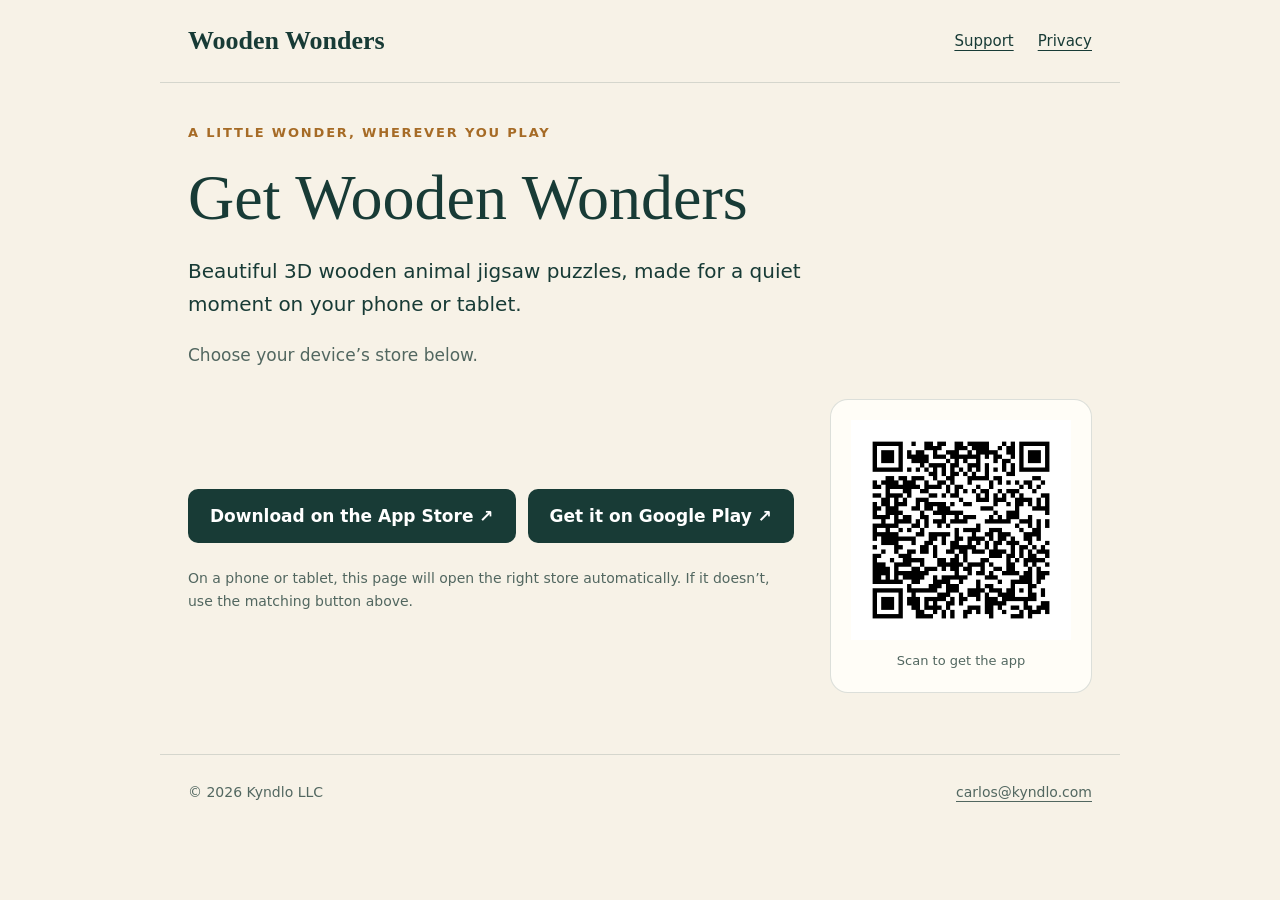
==== download/index.html @ 3a99f6a2 "Add OS-aware app download QR page" ====
<!doctype html>
<html lang="en">
<head>
  <meta charset="utf-8">
  <meta name="viewport" content="width=device-width,initial-scale=1">
  <meta name="description" content="Get Wooden Wonders for iPhone, iPad or Android. Scan the QR code or choose your app store.">
  <meta name="theme-color" content="#f7f2e7">
  <meta property="og:title" content="Get Wooden Wonders">
  <meta property="og:description" content="Scan to download Wooden Wonders for iPhone, iPad or Android.">
  <meta property="og:type" content="website">
  <meta property="og:url" content="https://kyndlo.github.io/whim-and-wood-support/download/">
  <title>Get Wooden Wonders</title>
  <link rel="stylesheet" href="../style.css">
</head>
<body>
  <header>
    <a href="../">Wooden Wonders</a>
    <nav aria-label="Main navigation">
      <a href="../">Support</a>
      <a href="../privacy.html">Privacy</a>
    </nav>
  </header>
  <main>
    <p class="eyebrow">A little wonder, wherever you play</p>
    <h1>Get Wooden Wonders</h1>
    <p class="intro">Beautiful 3D wooden animal jigsaw puzzles, made for a quiet moment on your phone or tablet.</p>
    <p id="redirect-status" class="redirect-status" role="status" aria-live="polite">Choose your device’s store below.</p>
    <div class="download-grid">
      <section aria-label="Choose your app store">
        <div class="store-links">
          <a class="contact" href="https://apps.apple.com/us/app/whim-wood/id6809650487">Download on the App Store ↗</a>
          <a class="contact" href="https://play.google.com/store/apps/details?id=com.whimandwood.puzzle.android">Get it on Google Play ↗</a>
        </div>
        <p class="note">On a phone or tablet, this page will open the right store automatically. If it doesn’t, use the matching button above.</p>
      </section>
      <aside class="qr-card">
        <img src="wooden-wonders-qr.png" width="510" height="510" alt="QR code for the Wooden Wonders download page">
        <p>Scan to get the app</p>
      </aside>
    </div>
  </main>
  <footer>
    <span>© 2026 Kyndlo LLC</span>
    <a href="mailto:carlos@kyndlo.com">carlos@kyndlo.com</a>
  </footer>
  <script>
    (() => {
      const appleStore = "https://apps.apple.com/us/app/whim-wood/id6809650487";
      const playStore = "https://play.google.com/store/apps/details?id=com.whimandwood.puzzle.android";
      const userAgent = navigator.userAgent || "";
      const platform = navigator.userAgentData?.platform || navigator.platform || "";
      const isIOS = /iPhone|iPad|iPod/i.test(userAgent) || (/Mac/i.test(platform) && navigator.maxTouchPoints > 1);
      const isAndroid = /Android/i.test(userAgent);
      const target = isIOS ? appleStore : isAndroid ? playStore : null;
      if (target) {
        const storeName = isIOS ? "App Store" : "Google Play";
        document.getElementById("redirect-status").textContent = `Opening ${storeName}…`;
        window.location.replace(target);
      }
    })();
  </script>
</body>
</html>
---- style.css ----
:root{color-scheme:light;--ink:#183b36;--paper:#f7f2e7;--gold:#a66b26}*{box-sizing:border-box}body{margin:0;background:var(--paper);color:var(--ink);font:17px/1.65 system-ui,-apple-system,sans-serif}a{color:inherit;text-underline-offset:4px}a:hover{color:#83511b}a:focus-visible,summary:focus-visible{outline:3px solid var(--gold);outline-offset:5px}header,main,footer{max-width:960px;margin:auto;padding:26px 28px}header{display:flex;align-items:center;justify-content:space-between;gap:20px;border-bottom:1px solid #183b3626}header>a{font:700 26px Georgia,serif;text-decoration:none}nav{display:flex;gap:24px;font-size:15px}h1,h2{font-family:Georgia,serif;line-height:1.15}h1{font-size:clamp(38px,7vw,64px);font-weight:400;margin:18px 0}h2{font-size:27px;margin-top:36px}.eyebrow{color:var(--gold);font-size:13px;font-weight:700;letter-spacing:.14em;text-transform:uppercase}.intro{font-size:20px;max-width:650px}.contact{display:inline-block;background:var(--ink);color:white;border-radius:10px;padding:13px 22px;text-decoration:none;font-weight:600;margin:8px 0 14px}.contact:hover{background:#2c544b;color:white}.help{margin:34px 0;border-top:1px solid #183b3626}details{border-bottom:1px solid #183b3626;padding:18px 0}summary{cursor:pointer;font-weight:650}details p{max-width:740px;margin:14px 0 4px}.note,footer{font-size:14px;color:#526760}footer{border-top:1px solid #183b3626;margin-top:35px;display:flex;justify-content:space-between;gap:18px}.policy{max-width:780px}.policy h1{font-size:48px}.policy p,.policy li{max-width:720px}@media(max-width:520px){header,main,footer{padding:22px}header{align-items:flex-start}header>a{font-size:21px}nav{gap:14px}footer{flex-direction:column}.policy h1{font-size:38px}}
.store-links{display:flex;flex-wrap:wrap;gap:12px;margin:24px 0}.store-links .contact{margin:0}.download-grid{display:grid;grid-template-columns:minmax(0,1fr) auto;align-items:center;gap:36px;margin-top:30px}.qr-card{padding:20px;background:#fffdf7;border:1px solid #183b3626;border-radius:18px;text-align:center}.qr-card img{display:block;width:min(220px,58vw);height:auto}.qr-card p{margin:10px 0 0;font-size:13px;color:#526760}.redirect-status{min-height:1.6em;color:#526760}@media(max-width:600px){.download-grid{grid-template-columns:1fr;gap:16px}.qr-card{justify-self:start}.qr-card img{width:170px}}
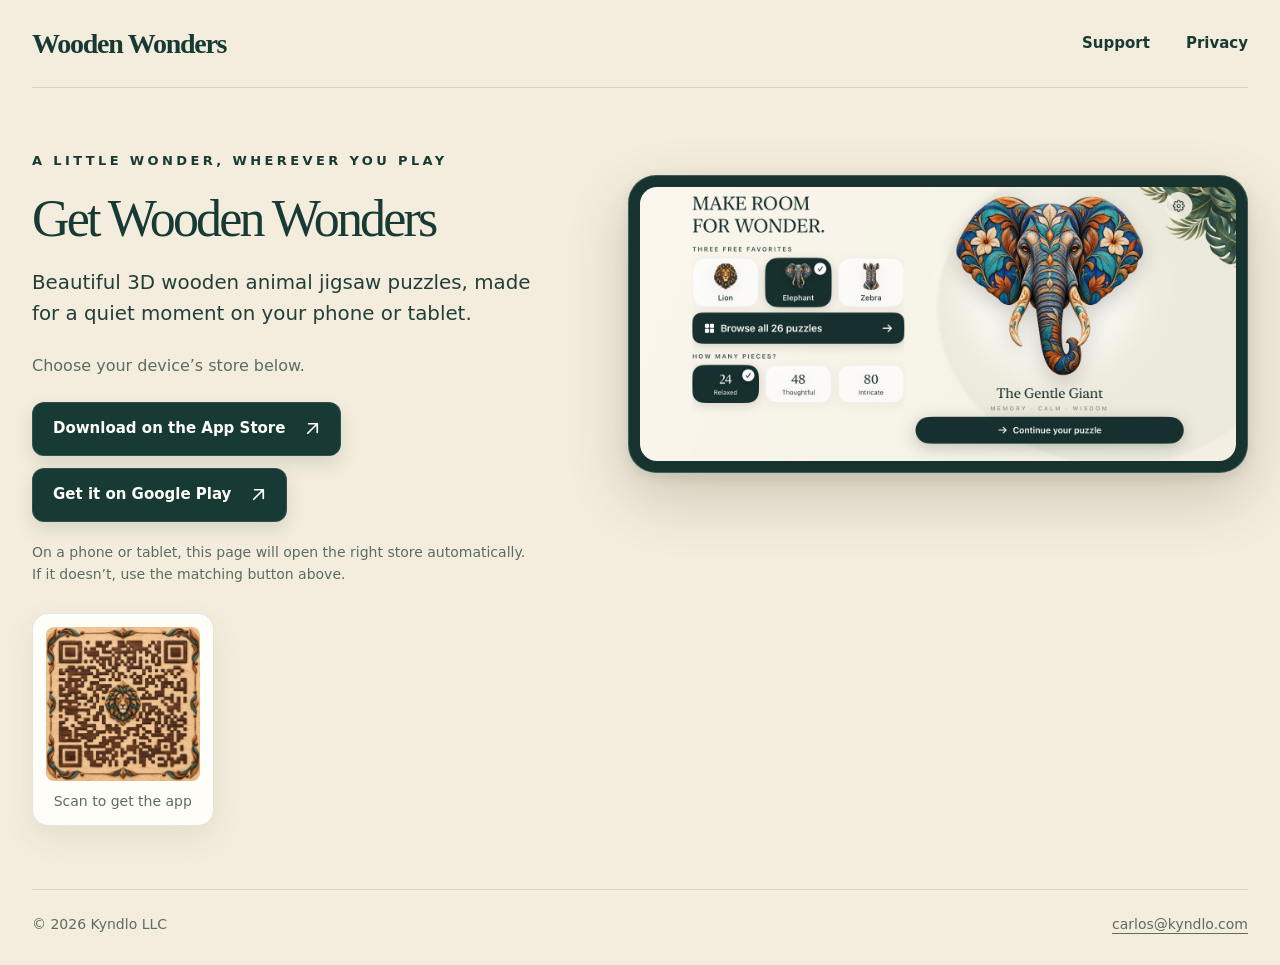
==== commit 3ca35341: "Refresh Wooden Wonders download page" ====
--- a/download/index.html
+++ b/download/index.html
@@ -4,42 +4,52 @@
   <meta charset="utf-8">
   <meta name="viewport" content="width=device-width,initial-scale=1">
   <meta name="description" content="Get Wooden Wonders for iPhone, iPad or Android. Scan the QR code or choose your app store.">
-  <meta name="theme-color" content="#f7f2e7">
+  <meta name="theme-color" content="#f4eddd">
   <meta property="og:title" content="Get Wooden Wonders">
   <meta property="og:description" content="Scan to download Wooden Wonders for iPhone, iPad or Android.">
   <meta property="og:type" content="website">
   <meta property="og:url" content="https://kyndlo.github.io/whim-and-wood-support/download/">
   <title>Get Wooden Wonders</title>
   <link rel="stylesheet" href="../style.css">
+  <link rel="stylesheet" href="download.css">
 </head>
-<body>
-  <header>
+<body class="download-body">
+  <header class="download-header">
     <a href="../">Wooden Wonders</a>
     <nav aria-label="Main navigation">
       <a href="../">Support</a>
       <a href="../privacy.html">Privacy</a>
     </nav>
   </header>
-  <main>
-    <p class="eyebrow">A little wonder, wherever you play</p>
-    <h1>Get Wooden Wonders</h1>
-    <p class="intro">Beautiful 3D wooden animal jigsaw puzzles, made for a quiet moment on your phone or tablet.</p>
-    <p id="redirect-status" class="redirect-status" role="status" aria-live="polite">Choose your device’s store below.</p>
+  <main class="download-page">
     <div class="download-grid">
-      <section aria-label="Choose your app store">
+      <section class="download-copy" aria-labelledby="download-title">
+        <p class="eyebrow">A little wonder, wherever you play</p>
+        <h1 id="download-title">Get Wooden Wonders</h1>
+        <p class="intro">Beautiful 3D wooden animal jigsaw puzzles, made for a quiet moment on your phone or tablet.</p>
+        <p id="redirect-status" class="redirect-status" role="status" aria-live="polite">Choose your device’s store below.</p>
         <div class="store-links">
-          <a class="contact" href="https://apps.apple.com/us/app/whim-wood/id6809650487">Download on the App Store ↗</a>
-          <a class="contact" href="https://play.google.com/store/apps/details?id=com.whimandwood.puzzle.android">Get it on Google Play ↗</a>
+          <a class="store-button" href="https://apps.apple.com/us/app/whim-wood/id6809650487">
+            <span>Download on the App Store</span>
+            <svg aria-hidden="true" viewBox="0 0 20 20"><path d="M5 15 15 5M6 5h9v9" /></svg>
+          </a>
+          <a class="store-button" href="https://play.google.com/store/apps/details?id=com.whimandwood.puzzle.android">
+            <span>Get it on Google Play</span>
+            <svg aria-hidden="true" viewBox="0 0 20 20"><path d="M5 15 15 5M6 5h9v9" /></svg>
+          </a>
         </div>
-        <p class="note">On a phone or tablet, this page will open the right store automatically. If it doesn’t, use the matching button above.</p>
+        <p class="note redirect-note">On a phone or tablet, this page will open the right store automatically. If it doesn’t, use the matching button above.</p>
+        <figure class="qr-card">
+          <img src="wooden-wonders-qr.png" width="1254" height="1254" alt="Wooden Wonders branded QR code linking to this download page">
+          <figcaption>Scan to get the app</figcaption>
+        </figure>
       </section>
-      <aside class="qr-card">
-        <img src="wooden-wonders-qr.png" width="510" height="510" alt="QR code for the Wooden Wonders download page">
-        <p>Scan to get the app</p>
-      </aside>
+      <figure class="game-frame">
+        <img src="wooden-wonders-home.jpg" width="2868" height="1320" alt="Wooden Wonders home screen on a phone, showing the lion, elephant, and zebra puzzles">
+      </figure>
     </div>
   </main>
-  <footer>
+  <footer class="download-footer">
     <span>© 2026 Kyndlo LLC</span>
     <a href="mailto:carlos@kyndlo.com">carlos@kyndlo.com</a>
   </footer>
--- a/download/download.css
+++ b/download/download.css
@@ -0,0 +1,351 @@
+:root {
+  --download-paper: #f4eddd;
+  --download-ink: #173a35;
+  --download-muted: #5a6d65;
+  --download-amber: #a96023;
+  --download-rule: rgb(23 58 53 / 15%);
+}
+
+.download-body {
+  background: var(--download-paper);
+  color: var(--download-ink);
+}
+
+.download-header,
+.download-page,
+.download-footer {
+  width: min(100% - 64px, 1320px);
+  max-width: 1320px;
+  padding-inline: 0;
+}
+
+.download-header {
+  min-height: 88px;
+  padding-block: 18px;
+  border-color: var(--download-rule);
+}
+
+.download-header > a {
+  color: var(--download-ink);
+  font-size: 28px;
+  letter-spacing: -0.045em;
+}
+
+.download-header nav {
+  gap: clamp(18px, 3vw, 36px);
+  color: var(--download-ink);
+  font-size: 15px;
+  font-weight: 550;
+}
+
+.download-header nav a {
+  text-decoration: none;
+  text-underline-offset: 5px;
+}
+
+.download-header nav a:hover {
+  text-decoration: underline;
+}
+
+.download-page {
+  display: grid;
+  align-items: start;
+  min-height: max(690px, calc(100svh - 176px));
+  padding-block: clamp(48px, 7vh, 92px);
+}
+
+.download-grid {
+  display: grid;
+  grid-template-columns: minmax(360px, 0.9fr) minmax(0, 1.1fr);
+  align-items: start;
+  gap: clamp(42px, 7vw, 104px);
+  margin: 0;
+}
+
+.download-copy {
+  min-width: 0;
+}
+
+.download-copy .eyebrow {
+  margin: 0 0 22px;
+  color: var(--download-ink);
+  font-size: 13px;
+  letter-spacing: 0.26em;
+  line-height: 1.5;
+}
+
+.download-copy h1 {
+  max-width: 620px;
+  margin: 0 0 24px;
+  color: var(--download-ink);
+  font-size: clamp(52px, 4vw, 62px);
+  font-weight: 400;
+  letter-spacing: -0.055em;
+  line-height: 0.99;
+  text-wrap: balance;
+}
+
+.download-copy .intro {
+  max-width: 520px;
+  margin: 0;
+  color: #233f3a;
+  font-size: clamp(17px, 1.55vw, 20px);
+  line-height: 1.55;
+}
+
+.redirect-status {
+  min-height: 1.6em;
+  margin: 24px 0 0;
+  color: var(--download-muted);
+  font-size: 16px;
+}
+
+.store-links {
+  display: flex;
+  flex-wrap: wrap;
+  gap: 12px;
+  margin: 22px 0 0;
+}
+
+.store-button {
+  display: inline-flex;
+  min-height: 54px;
+  align-items: center;
+  justify-content: space-between;
+  gap: 18px;
+  padding: 14px 18px 14px 20px;
+  border: 1px solid rgb(255 255 255 / 12%);
+  border-radius: 12px;
+  background: var(--download-ink);
+  box-shadow: 0 8px 18px rgb(23 58 53 / 13%);
+  color: #fffdf7;
+  font-size: 15px;
+  font-weight: 650;
+  line-height: 1.25;
+  text-decoration: none;
+  transition: background-color 160ms ease, box-shadow 160ms ease, transform 160ms ease;
+}
+
+.store-button svg {
+  width: 19px;
+  height: 19px;
+  flex: 0 0 auto;
+  fill: none;
+  stroke: currentColor;
+  stroke-linecap: round;
+  stroke-linejoin: round;
+  stroke-width: 1.8;
+}
+
+.store-button:hover {
+  transform: translateY(-2px);
+  background: #24534a;
+  box-shadow: 0 12px 23px rgb(23 58 53 / 18%);
+  color: #fffdf7;
+}
+
+.store-button:focus-visible,
+.download-header a:focus-visible,
+.download-footer a:focus-visible {
+  outline: 3px solid var(--download-amber);
+  outline-offset: 4px;
+}
+
+.redirect-note {
+  max-width: 500px;
+  margin: 20px 0 0;
+  color: var(--download-muted);
+  font-size: 14px;
+  line-height: 1.55;
+}
+
+.qr-card {
+  display: grid;
+  width: fit-content;
+  justify-items: center;
+  gap: 12px;
+  margin: 28px 0 0;
+  padding: 13px 13px 15px;
+  border: 1px solid rgb(23 58 53 / 12%);
+  border-radius: 16px;
+  background: #fffdf8;
+  box-shadow: 0 12px 32px rgb(61 46 25 / 8%);
+}
+
+.qr-card img {
+  display: block;
+  width: clamp(150px, 12vw, 176px);
+  height: auto;
+  border-radius: 8px;
+}
+
+.qr-card figcaption {
+  color: var(--download-muted);
+  font-size: 14px;
+  line-height: 1.2;
+  text-align: center;
+}
+
+.game-frame {
+  overflow: hidden;
+  width: 100%;
+  margin: 24px 0 0;
+  padding: 11px;
+  border: 1px solid rgb(255 255 255 / 20%);
+  border-radius: 28px;
+  background: #17332f;
+  box-shadow: 0 24px 62px rgb(51 39 20 / 20%), 0 4px 12px rgb(23 58 53 / 10%);
+}
+
+.game-frame img {
+  display: block;
+  width: 100%;
+  height: auto;
+  border-radius: 17px;
+}
+
+.download-footer {
+  margin-top: 0;
+  padding-block: 23px 29px;
+  border-color: var(--download-rule);
+  color: var(--download-muted);
+  font-size: 14px;
+}
+
+.download-footer a {
+  color: var(--download-muted);
+  text-decoration-thickness: 1px;
+}
+
+@media (max-width: 900px) {
+  .download-header,
+  .download-page,
+  .download-footer {
+    width: min(100% - 44px, 720px);
+  }
+
+  .download-page {
+    min-height: auto;
+    padding-block: 64px 56px;
+  }
+
+  .download-grid {
+    grid-template-columns: minmax(0, 1fr);
+    gap: 46px;
+  }
+
+  .download-copy h1 {
+    max-width: 610px;
+    font-size: clamp(54px, 10vw, 76px);
+  }
+
+  .qr-card img {
+    width: 200px;
+  }
+
+  .game-frame {
+    max-width: 760px;
+    margin-top: 0;
+  }
+}
+
+@media (max-width: 520px) {
+  .download-header,
+  .download-page,
+  .download-footer {
+    width: min(100% - 36px, 460px);
+  }
+
+  .download-header {
+    min-height: 72px;
+    align-items: center;
+    padding-block: 16px;
+  }
+
+  .download-header > a {
+    font-size: 22px;
+  }
+
+  .download-header nav {
+    gap: 14px;
+    font-size: 13px;
+  }
+
+  .download-page {
+    padding-block: 50px 42px;
+  }
+
+  .download-grid {
+    gap: 36px;
+  }
+
+  .download-copy .eyebrow {
+    margin-bottom: 18px;
+    font-size: 11px;
+    letter-spacing: 0.2em;
+  }
+
+  .download-copy h1 {
+    margin-bottom: 20px;
+    font-size: clamp(46px, 13vw, 60px);
+  }
+
+  .download-copy .intro {
+    font-size: 17px;
+  }
+
+  .redirect-status {
+    margin-top: 20px;
+    font-size: 15px;
+  }
+
+  .store-links {
+    display: grid;
+    grid-template-columns: minmax(0, 1fr);
+    gap: 10px;
+    margin-top: 18px;
+  }
+
+  .store-button {
+    min-height: 52px;
+    padding-inline: 17px;
+    font-size: 14px;
+  }
+
+  .redirect-note {
+    margin-top: 16px;
+    font-size: 13px;
+  }
+
+  .qr-card {
+    margin-top: 22px;
+  }
+
+  .qr-card img {
+    width: 176px;
+  }
+
+  .game-frame {
+    padding: 7px;
+    border-radius: 20px;
+  }
+
+  .game-frame img {
+    border-radius: 12px;
+  }
+
+  .download-footer {
+    margin-top: 0;
+    padding-block: 20px 25px;
+  }
+}
+
+@media (prefers-reduced-motion: reduce) {
+  .store-button {
+    transition: none;
+  }
+
+  .store-button:hover {
+    transform: none;
+  }
+}
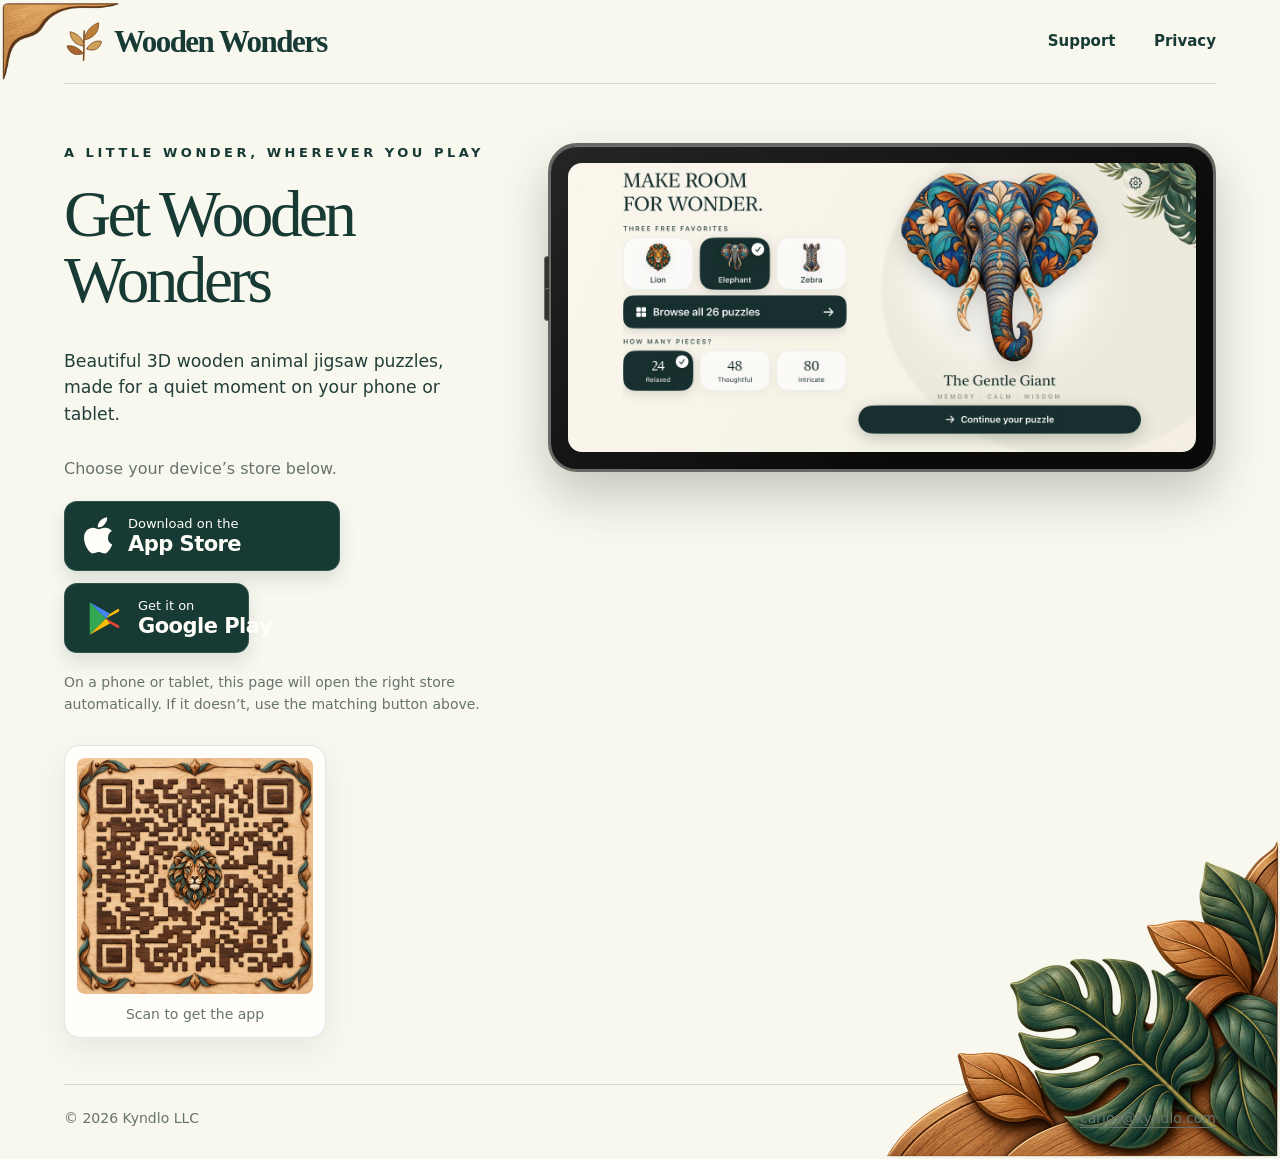
==== commit d1f097da: "Match download page to approved design" ====
--- a/download/index.html
+++ b/download/index.html
@@ -4,18 +4,27 @@
   <meta charset="utf-8">
   <meta name="viewport" content="width=device-width,initial-scale=1">
   <meta name="description" content="Get Wooden Wonders for iPhone, iPad or Android. Scan the QR code or choose your app store.">
-  <meta name="theme-color" content="#f4eddd">
+  <meta name="theme-color" content="#f8f8ef">
   <meta property="og:title" content="Get Wooden Wonders">
   <meta property="og:description" content="Scan to download Wooden Wonders for iPhone, iPad or Android.">
   <meta property="og:type" content="website">
   <meta property="og:url" content="https://kyndlo.github.io/whim-and-wood-support/download/">
   <title>Get Wooden Wonders</title>
   <link rel="stylesheet" href="../style.css">
-  <link rel="stylesheet" href="download.css">
+  <link rel="stylesheet" href="download.css?v=2">
 </head>
-<body class="download-body">
+  <body class="download-body">
   <header class="download-header">
-    <a href="../">Wooden Wonders</a>
+    <a class="brand" href="../">
+      <svg class="brand-mark" aria-hidden="true" viewBox="0 0 52 58">
+        <path d="M26 54c1-13 0-24 1-39" fill="none" stroke="#805126" stroke-linecap="round" stroke-width="2.2"/>
+        <path d="M27 35c-2-10-9-17-19-19 1 11 7 18 19 19Z" fill="#d0a159" stroke="#805126" stroke-linejoin="round" stroke-width="1.2"/>
+        <path d="M27 27c2-12 9-19 19-23 1 11-5 20-19 23Z" fill="#bd7e39" stroke="#805126" stroke-linejoin="round" stroke-width="1.2"/>
+        <path d="M26 45c-8-9-15-11-22-10 3 9 10 14 22 10Z" fill="#a9642f" stroke="#805126" stroke-linejoin="round" stroke-width="1.2"/>
+        <path d="M30 39c6-9 13-12 20-10-2 9-9 14-20 10Z" fill="#d0a159" stroke="#805126" stroke-linejoin="round" stroke-width="1.2"/>
+      </svg>
+      <span>Wooden Wonders</span>
+    </a>
     <nav aria-label="Main navigation">
       <a href="../">Support</a>
       <a href="../privacy.html">Privacy</a>
@@ -29,23 +38,29 @@
         <p class="intro">Beautiful 3D wooden animal jigsaw puzzles, made for a quiet moment on your phone or tablet.</p>
         <p id="redirect-status" class="redirect-status" role="status" aria-live="polite">Choose your device’s store below.</p>
         <div class="store-links">
-          <a class="store-button" href="https://apps.apple.com/us/app/whim-wood/id6809650487">
-            <span>Download on the App Store</span>
-            <svg aria-hidden="true" viewBox="0 0 20 20"><path d="M5 15 15 5M6 5h9v9" /></svg>
+          <a class="store-button apple-button" href="https://apps.apple.com/us/app/whim-wood/id6809650487">
+            <svg class="store-mark apple-mark" aria-hidden="true" viewBox="0 0 384 512"><path d="M318.7 268.7c-.2-36.7 16.4-64.4 50-84.8-18.8-26.9-47.2-41.7-84.7-44.6-35.5-2.8-74.4 20.7-88.6 20.7-16.1 0-50.5-19.7-77.4-19.7C62.5 141.2 0 184.8 0 273.5c0 26.2 4.8 53.3 14.3 81.4 12.7 36.7 58.4 126.7 106.2 125.2 25-.6 42.6-17.7 75.5-17.7 31.3 0 47.6 17.7 75.5 17.7 48.2-.7 89.6-82.5 101.7-119.3-64.6-30.5-54.5-89.9-54.5-92.1zM262.5 104.4C289.8 78.7 310.5 49 306.4 0c-41.3 2.8-71.4 22.8-91.6 47.7-22 26.3-35.1 56.2-32.2 87.2 44.6 3.4 76.6-19.1 80-30.5z"/></svg>
+            <span class="store-label"><span class="store-kicker">Download on the</span><span class="store-name">App Store</span></span>
           </a>
-          <a class="store-button" href="https://play.google.com/store/apps/details?id=com.whimandwood.puzzle.android">
-            <span>Get it on Google Play</span>
-            <svg aria-hidden="true" viewBox="0 0 20 20"><path d="M5 15 15 5M6 5h9v9" /></svg>
+          <a class="store-button play-button" href="https://play.google.com/store/apps/details?id=com.whimandwood.puzzle.android">
+            <svg class="store-mark play-mark" aria-hidden="true" viewBox="0 0 48 48">
+              <path fill="#34a853" d="M7 4 27 24 7 44Z"/>
+              <path fill="#4285f4" d="m7 4 25 14-5 6Z"/>
+              <path fill="#fbbc04" d="m27 24 15-8c2-1 2-3 0-4L32 18Z"/>
+              <path fill="#ea4335" d="m27 24 15 8c2 1 2 3 0 4L32 30Z"/>
+              <path fill="#fbbc04" d="m7 44 25-14-5-6Z"/>
+            </svg>
+            <span class="store-label"><span class="store-kicker">Get it on</span><span class="store-name">Google Play</span></span>
           </a>
         </div>
         <p class="note redirect-note">On a phone or tablet, this page will open the right store automatically. If it doesn’t, use the matching button above.</p>
         <figure class="qr-card">
-          <img src="wooden-wonders-qr.png" width="1254" height="1254" alt="Wooden Wonders branded QR code linking to this download page">
+          <img src="wooden-wonders-qr.png?v=2" width="1254" height="1254" alt="Wooden Wonders branded QR code linking to this download page">
           <figcaption>Scan to get the app</figcaption>
         </figure>
       </section>
       <figure class="game-frame">
-        <img src="wooden-wonders-home.jpg" width="2868" height="1320" alt="Wooden Wonders home screen on a phone, showing the lion, elephant, and zebra puzzles">
+        <img src="wooden-wonders-home.jpg" width="2868" height="1320" alt="Wooden Wonders home screen showing its animal puzzle choices and elephant artwork">
       </figure>
     </div>
   </main>
--- a/download/download.css
+++ b/download/download.css
@@ -1,38 +1,81 @@
 :root {
-  --download-paper: #f4eddd;
+  --download-paper: #f8f8ef;
   --download-ink: #173a35;
-  --download-muted: #5a6d65;
+  --download-muted: #66746d;
   --download-amber: #a96023;
   --download-rule: rgb(23 58 53 / 15%);
 }
 
 .download-body {
+  position: relative;
+  display: flex;
+  min-height: 100svh;
+  flex-direction: column;
+  overflow-x: clip;
   background: var(--download-paper);
   color: var(--download-ink);
+}
+
+.download-body::before,
+.download-body::after {
+  position: absolute;
+  z-index: 0;
+  pointer-events: none;
+  background-repeat: no-repeat;
+  background-size: contain;
+  content: "";
+}
+
+.download-body::before {
+  top: 0;
+  left: 0;
+  width: 124px;
+  height: 83px;
+  background-image: url("wooden-corner.png");
+}
+
+.download-body::after {
+  right: 0;
+  bottom: 0;
+  width: 480px;
+  height: 320px;
+  background-image: url("foliage-corner.png");
 }
 
 .download-header,
 .download-page,
 .download-footer {
-  width: min(100% - 64px, 1320px);
+  position: relative;
+  z-index: 1;
+  width: min(calc(100% - 128px), 1320px);
   max-width: 1320px;
   padding-inline: 0;
 }
 
 .download-header {
-  min-height: 88px;
-  padding-block: 18px;
+  min-height: 84px;
+  padding-block: 17px;
   border-color: var(--download-rule);
 }
 
-.download-header > a {
+.download-header .brand {
+  display: inline-flex;
+  align-items: center;
+  gap: 11px;
   color: var(--download-ink);
-  font-size: 28px;
-  letter-spacing: -0.045em;
+  font-size: 31px;
+  letter-spacing: -0.05em;
+}
+
+.brand-mark {
+  display: block;
+  width: 39px;
+  height: 47px;
+  flex: 0 0 auto;
 }
 
 .download-header nav {
-  gap: clamp(18px, 3vw, 36px);
+  gap: clamp(24px, 3vw, 42px);
   color: var(--download-ink);
   font-size: 15px;
   font-weight: 550;
@@ -48,17 +91,19 @@
 }
 
 .download-page {
-  display: grid;
-  align-items: start;
-  min-height: max(690px, calc(100svh - 176px));
-  padding-block: clamp(48px, 7vh, 92px);
+  display: flex;
+  min-height: 0;
+  flex: 1 0 auto;
+  align-items: flex-start;
+  padding-block: 59px 46px;
 }
 
 .download-grid {
   display: grid;
-  grid-template-columns: minmax(360px, 0.9fr) minmax(0, 1.1fr);
+  width: 100%;
+  grid-template-columns: minmax(0, 0.78fr) minmax(0, 1.22fr);
   align-items: start;
-  gap: clamp(42px, 7vw, 104px);
+  gap: clamp(54px, 4.5vw, 72px);
   margin: 0;
 }
 
@@ -67,35 +112,35 @@
 }
 
 .download-copy .eyebrow {
-  margin: 0 0 22px;
+  margin: 0 0 18px;
   color: var(--download-ink);
   font-size: 13px;
-  letter-spacing: 0.26em;
+  letter-spacing: 0.27em;
   line-height: 1.5;
 }
 
 .download-copy h1 {
-  max-width: 620px;
-  margin: 0 0 24px;
+  max-width: 500px;
+  margin: 0 0 34px;
   color: var(--download-ink);
-  font-size: clamp(52px, 4vw, 62px);
+  font-size: clamp(62px, 5.1vw, 74px);
   font-weight: 400;
   letter-spacing: -0.055em;
-  line-height: 0.99;
+  line-height: 1.02;
   text-wrap: balance;
 }
 
 .download-copy .intro {
-  max-width: 520px;
+  max-width: 500px;
   margin: 0;
   color: #233f3a;
-  font-size: clamp(17px, 1.55vw, 20px);
+  font-size: clamp(17px, 1.35vw, 19px);
   line-height: 1.55;
 }
 
 .redirect-status {
   min-height: 1.6em;
-  margin: 24px 0 0;
+  margin: 28px 0 0;
   color: var(--download-muted);
   font-size: 16px;
 }
@@ -104,37 +149,31 @@
   display: flex;
   flex-wrap: wrap;
   gap: 12px;
-  margin: 22px 0 0;
+  margin: 19px 0 0;
 }
 
 .store-button {
   display: inline-flex;
-  min-height: 54px;
+  min-height: 70px;
   align-items: center;
-  justify-content: space-between;
-  gap: 18px;
-  padding: 14px 18px 14px 20px;
+  justify-content: flex-start;
+  gap: 15px;
+  padding: 11px 19px;
   border: 1px solid rgb(255 255 255 / 12%);
-  border-radius: 12px;
+  border-radius: 13px;
   background: var(--download-ink);
-  box-shadow: 0 8px 18px rgb(23 58 53 / 13%);
+  box-shadow: 0 9px 18px rgb(23 58 53 / 13%);
   color: #fffdf7;
-  font-size: 15px;
-  font-weight: 650;
-  line-height: 1.25;
   text-decoration: none;
   transition: background-color 160ms ease, box-shadow 160ms ease, transform 160ms ease;
 }
 
-.store-button svg {
-  width: 19px;
-  height: 19px;
-  flex: 0 0 auto;
-  fill: none;
-  stroke: currentColor;
-  stroke-linecap: round;
-  stroke-linejoin: round;
-  stroke-width: 1.8;
+.apple-button {
+  width: 276px;
+}
+
+.play-button {
+  width: 185px;
 }
 
 .store-button:hover {
@@ -144,6 +183,43 @@
   color: #fffdf7;
 }
 
+.store-mark {
+  display: block;
+  flex: 0 0 auto;
+}
+
+.apple-mark {
+  width: 29px;
+  height: 39px;
+  fill: #fffdf7;
+}
+
+.play-mark {
+  width: 39px;
+  height: 39px;
+}
+
+.store-label {
+  display: flex;
+  min-width: 0;
+  flex-direction: column;
+  gap: 2px;
+  white-space: nowrap;
+}
+
+.store-kicker {
+  font-size: 13px;
+  font-weight: 450;
+  line-height: 1.1;
+}
+
+.store-name {
+  font-size: 21px;
+  font-weight: 600;
+  letter-spacing: -0.025em;
+  line-height: 1.08;
+}
+
 .store-button:focus-visible,
 .download-header a:focus-visible,
 .download-footer a:focus-visible {
@@ -153,7 +229,7 @@
 
 .redirect-note {
   max-width: 500px;
-  margin: 20px 0 0;
+  margin: 19px 0 0;
   color: var(--download-muted);
   font-size: 14px;
   line-height: 1.55;
@@ -164,17 +240,17 @@
   width: fit-content;
   justify-items: center;
   gap: 12px;
-  margin: 28px 0 0;
-  padding: 13px 13px 15px;
+  margin: 29px 0 0;
+  padding: 12px 12px 14px;
   border: 1px solid rgb(23 58 53 / 12%);
   border-radius: 16px;
-  background: #fffdf8;
+  background: #fffefa;
   box-shadow: 0 12px 32px rgb(61 46 25 / 8%);
 }
 
 .qr-card img {
   display: block;
-  width: clamp(150px, 12vw, 176px);
+  width: 236px;
   height: auto;
   border-radius: 8px;
 }
@@ -187,26 +263,48 @@
 }
 
 .game-frame {
-  overflow: hidden;
+  position: relative;
   width: 100%;
-  margin: 24px 0 0;
-  padding: 11px;
-  border: 1px solid rgb(255 255 255 / 20%);
-  border-radius: 28px;
-  background: #17332f;
-  box-shadow: 0 24px 62px rgb(51 39 20 / 20%), 0 4px 12px rgb(23 58 53 / 10%);
+  margin: 0;
+  padding: 17px;
+  border: 3px solid #686964;
+  border-radius: 29px;
+  background: linear-gradient(145deg, #242524, #090a09 70%);
+  box-shadow: 0 23px 50px rgb(38 37 31 / 24%), inset 0 1px 0 rgb(255 255 255 / 38%);
+}
+
+.game-frame::before,
+.game-frame::after {
+  position: absolute;
+  left: -7px;
+  width: 4px;
+  border: 1px solid #6c6c67;
+  border-radius: 3px 0 0 3px;
+  background: #343531;
+  content: "";
+}
+
+.game-frame::before {
+  top: 34%;
+  height: 42px;
+}
+
+.game-frame::after {
+  top: 44%;
+  height: 31px;
 }
 
 .game-frame img {
   display: block;
   width: 100%;
   height: auto;
-  border-radius: 17px;
+  border-radius: 14px;
 }
 
 .download-footer {
-  margin-top: 0;
-  padding-block: 23px 29px;
+  min-height: 75px;
+  margin-top: auto;
+  padding-block: 22px 27px;
   border-color: var(--download-rule);
   color: var(--download-muted);
   font-size: 14px;
@@ -217,35 +315,79 @@
   text-decoration-thickness: 1px;
 }
 
-@media (max-width: 900px) {
+@media (max-width: 1050px) {
   .download-header,
   .download-page,
   .download-footer {
-    width: min(100% - 44px, 720px);
+    width: min(calc(100% - 80px), 880px);
+  }
+
+  .download-grid {
+    grid-template-columns: minmax(0, 0.9fr) minmax(0, 1.1fr);
+    gap: 38px;
+  }
+
+  .download-copy h1 {
+    font-size: clamp(52px, 6vw, 64px);
+  }
+
+  .store-links {
+    gap: 10px;
+  }
+
+  .apple-button {
+    width: 250px;
+  }
+
+  .play-button {
+    width: 185px;
+  }
+
+  .game-frame {
+    padding: 13px;
+  }
+
+  .qr-card img {
+    width: 210px;
+  }
+}
+
+@media (max-width: 760px) {
+  .download-header,
+  .download-page,
+  .download-footer {
+    width: min(calc(100% - 44px), 620px);
   }
 
   .download-page {
-    min-height: auto;
-    padding-block: 64px 56px;
+    padding-block: 46px 48px;
   }
 
   .download-grid {
     grid-template-columns: minmax(0, 1fr);
-    gap: 46px;
+    gap: 38px;
   }
 
   .download-copy h1 {
-    max-width: 610px;
-    font-size: clamp(54px, 10vw, 76px);
-  }
-
-  .qr-card img {
-    width: 200px;
+    max-width: 500px;
+    margin-bottom: 26px;
+    font-size: clamp(48px, 10vw, 66px);
+  }
+
+  .download-copy .intro,
+  .redirect-note {
+    max-width: 520px;
   }
 
   .game-frame {
-    max-width: 760px;
-    margin-top: 0;
+    width: min(100%, 620px);
+    justify-self: center;
+  }
+
+  .download-body::after {
+    width: 340px;
+    height: 227px;
+    opacity: 0.8;
   }
 }
 
@@ -253,17 +395,22 @@
   .download-header,
   .download-page,
   .download-footer {
-    width: min(100% - 36px, 460px);
+    width: min(calc(100% - 36px), 460px);
   }
 
   .download-header {
     min-height: 72px;
-    align-items: center;
-    padding-block: 16px;
-  }
-
-  .download-header > a {
+    padding-block: 14px;
+  }
+
+  .download-header .brand {
+    gap: 7px;
     font-size: 22px;
+  }
+
+  .brand-mark {
+    width: 29px;
+    height: 36px;
   }
 
   .download-header nav {
@@ -272,22 +419,22 @@
   }
 
   .download-page {
-    padding-block: 50px 42px;
+    padding-block: 38px 42px;
   }
 
   .download-grid {
-    gap: 36px;
+    gap: 32px;
   }
 
   .download-copy .eyebrow {
-    margin-bottom: 18px;
+    margin-bottom: 16px;
     font-size: 11px;
-    letter-spacing: 0.2em;
+    letter-spacing: 0.19em;
   }
 
   .download-copy h1 {
-    margin-bottom: 20px;
-    font-size: clamp(46px, 13vw, 60px);
+    margin-bottom: 22px;
+    font-size: clamp(43px, 12vw, 56px);
   }
 
   .download-copy .intro {
@@ -303,13 +450,19 @@
     display: grid;
     grid-template-columns: minmax(0, 1fr);
     gap: 10px;
-    margin-top: 18px;
-  }
-
-  .store-button {
-    min-height: 52px;
+    margin-top: 16px;
+  }
+
+  .store-button,
+  .apple-button,
+  .play-button {
+    width: 100%;
+    min-height: 62px;
     padding-inline: 17px;
-    font-size: 14px;
+  }
+
+  .store-name {
+    font-size: 19px;
   }
 
   .redirect-note {
@@ -322,21 +475,48 @@
   }
 
   .qr-card img {
-    width: 176px;
+    width: min(210px, 60vw);
   }
 
   .game-frame {
-    padding: 7px;
-    border-radius: 20px;
+    padding: 8px;
+    border-radius: 22px;
   }
 
   .game-frame img {
-    border-radius: 12px;
+    border-radius: 13px;
+  }
+
+  .download-body::before {
+    width: 88px;
+    height: 59px;
+  }
+
+  .download-body::after {
+    width: 240px;
+    height: 160px;
   }
 
   .download-footer {
-    margin-top: 0;
-    padding-block: 20px 25px;
+    min-height: 0;
+    padding-block: 20px 24px;
+  }
+}
+
+@media (max-width: 375px) {
+  .download-header .brand {
+    gap: 4px;
+    font-size: 18px;
+  }
+
+  .brand-mark {
+    width: 25px;
+    height: 32px;
+  }
+
+  .download-header nav {
+    gap: 9px;
+    font-size: 12px;
   }
 }
 
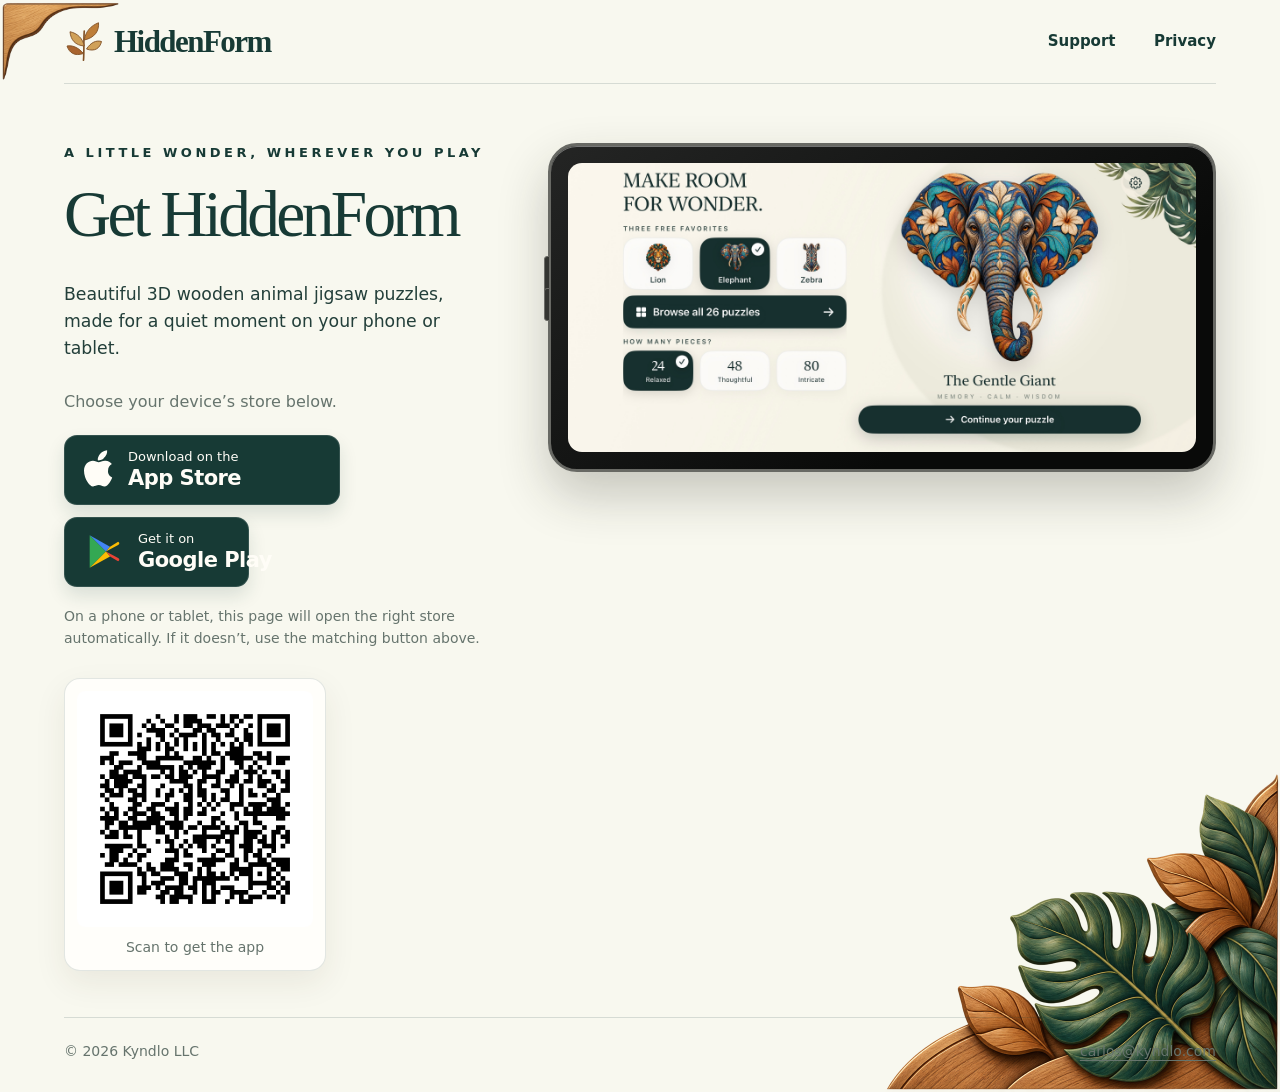
==== commit ad7f98a5: "Rename HiddenForm download and support pages" ====
--- a/download/index.html
+++ b/download/index.html
@@ -3,15 +3,15 @@
 <head>
   <meta charset="utf-8">
   <meta name="viewport" content="width=device-width,initial-scale=1">
-  <meta name="description" content="Get Wooden Wonders for iPhone, iPad or Android. Scan the QR code or choose your app store.">
+  <meta name="description" content="Get HiddenForm for iPhone, iPad or Android. Scan the QR code or choose your app store.">
   <meta name="theme-color" content="#f8f8ef">
-  <meta property="og:title" content="Get Wooden Wonders">
-  <meta property="og:description" content="Scan to download Wooden Wonders for iPhone, iPad or Android.">
+  <meta property="og:title" content="Get HiddenForm">
+  <meta property="og:description" content="Scan to download HiddenForm for iPhone, iPad or Android.">
   <meta property="og:type" content="website">
-  <meta property="og:url" content="https://kyndlo.github.io/whim-and-wood-support/download/">
-  <title>Get Wooden Wonders</title>
+  <meta property="og:url" content="https://kindlo.app/whim-and-wood-support/download/">
+  <title>Get HiddenForm</title>
   <link rel="stylesheet" href="../style.css">
-  <link rel="stylesheet" href="download.css?v=2">
+  <link rel="stylesheet" href="download.css?v=3">
 </head>
   <body class="download-body">
   <header class="download-header">
@@ -23,7 +23,7 @@
         <path d="M26 45c-8-9-15-11-22-10 3 9 10 14 22 10Z" fill="#a9642f" stroke="#805126" stroke-linejoin="round" stroke-width="1.2"/>
         <path d="M30 39c6-9 13-12 20-10-2 9-9 14-20 10Z" fill="#d0a159" stroke="#805126" stroke-linejoin="round" stroke-width="1.2"/>
       </svg>
-      <span>Wooden Wonders</span>
+      <span>HiddenForm</span>
     </a>
     <nav aria-label="Main navigation">
       <a href="../">Support</a>
@@ -34,11 +34,11 @@
     <div class="download-grid">
       <section class="download-copy" aria-labelledby="download-title">
         <p class="eyebrow">A little wonder, wherever you play</p>
-        <h1 id="download-title">Get Wooden Wonders</h1>
+        <h1 id="download-title">Get HiddenForm</h1>
         <p class="intro">Beautiful 3D wooden animal jigsaw puzzles, made for a quiet moment on your phone or tablet.</p>
         <p id="redirect-status" class="redirect-status" role="status" aria-live="polite">Choose your device’s store below.</p>
         <div class="store-links">
-          <a class="store-button apple-button" href="https://apps.apple.com/us/app/whim-wood/id6809650487">
+          <a class="store-button apple-button" href="https://apps.apple.com/us/app/hiddenform/id6809650487">
             <svg class="store-mark apple-mark" aria-hidden="true" viewBox="0 0 384 512"><path d="M318.7 268.7c-.2-36.7 16.4-64.4 50-84.8-18.8-26.9-47.2-41.7-84.7-44.6-35.5-2.8-74.4 20.7-88.6 20.7-16.1 0-50.5-19.7-77.4-19.7C62.5 141.2 0 184.8 0 273.5c0 26.2 4.8 53.3 14.3 81.4 12.7 36.7 58.4 126.7 106.2 125.2 25-.6 42.6-17.7 75.5-17.7 31.3 0 47.6 17.7 75.5 17.7 48.2-.7 89.6-82.5 101.7-119.3-64.6-30.5-54.5-89.9-54.5-92.1zM262.5 104.4C289.8 78.7 310.5 49 306.4 0c-41.3 2.8-71.4 22.8-91.6 47.7-22 26.3-35.1 56.2-32.2 87.2 44.6 3.4 76.6-19.1 80-30.5z"/></svg>
             <span class="store-label"><span class="store-kicker">Download on the</span><span class="store-name">App Store</span></span>
           </a>
@@ -55,12 +55,12 @@
         </div>
         <p class="note redirect-note">On a phone or tablet, this page will open the right store automatically. If it doesn’t, use the matching button above.</p>
         <figure class="qr-card">
-          <img src="wooden-wonders-qr.png?v=2" width="1254" height="1254" alt="Wooden Wonders branded QR code linking to this download page">
+          <img src="hiddenform-qr.png?v=1" width="1254" height="1254" alt="QR code linking to the HiddenForm download page">
           <figcaption>Scan to get the app</figcaption>
         </figure>
       </section>
       <figure class="game-frame">
-        <img src="wooden-wonders-home.jpg" width="2868" height="1320" alt="Wooden Wonders home screen showing its animal puzzle choices and elephant artwork">
+        <img src="wooden-wonders-home.jpg" width="2868" height="1320" alt="HiddenForm home screen showing its animal puzzle choices and elephant artwork">
       </figure>
     </div>
   </main>
@@ -70,7 +70,7 @@
   </footer>
   <script>
     (() => {
-      const appleStore = "https://apps.apple.com/us/app/whim-wood/id6809650487";
+      const appleStore = "https://apps.apple.com/us/app/hiddenform/id6809650487";
       const playStore = "https://play.google.com/store/apps/details?id=com.whimandwood.puzzle.android";
       const userAgent = navigator.userAgent || "";
       const platform = navigator.userAgentData?.platform || navigator.platform || "";
